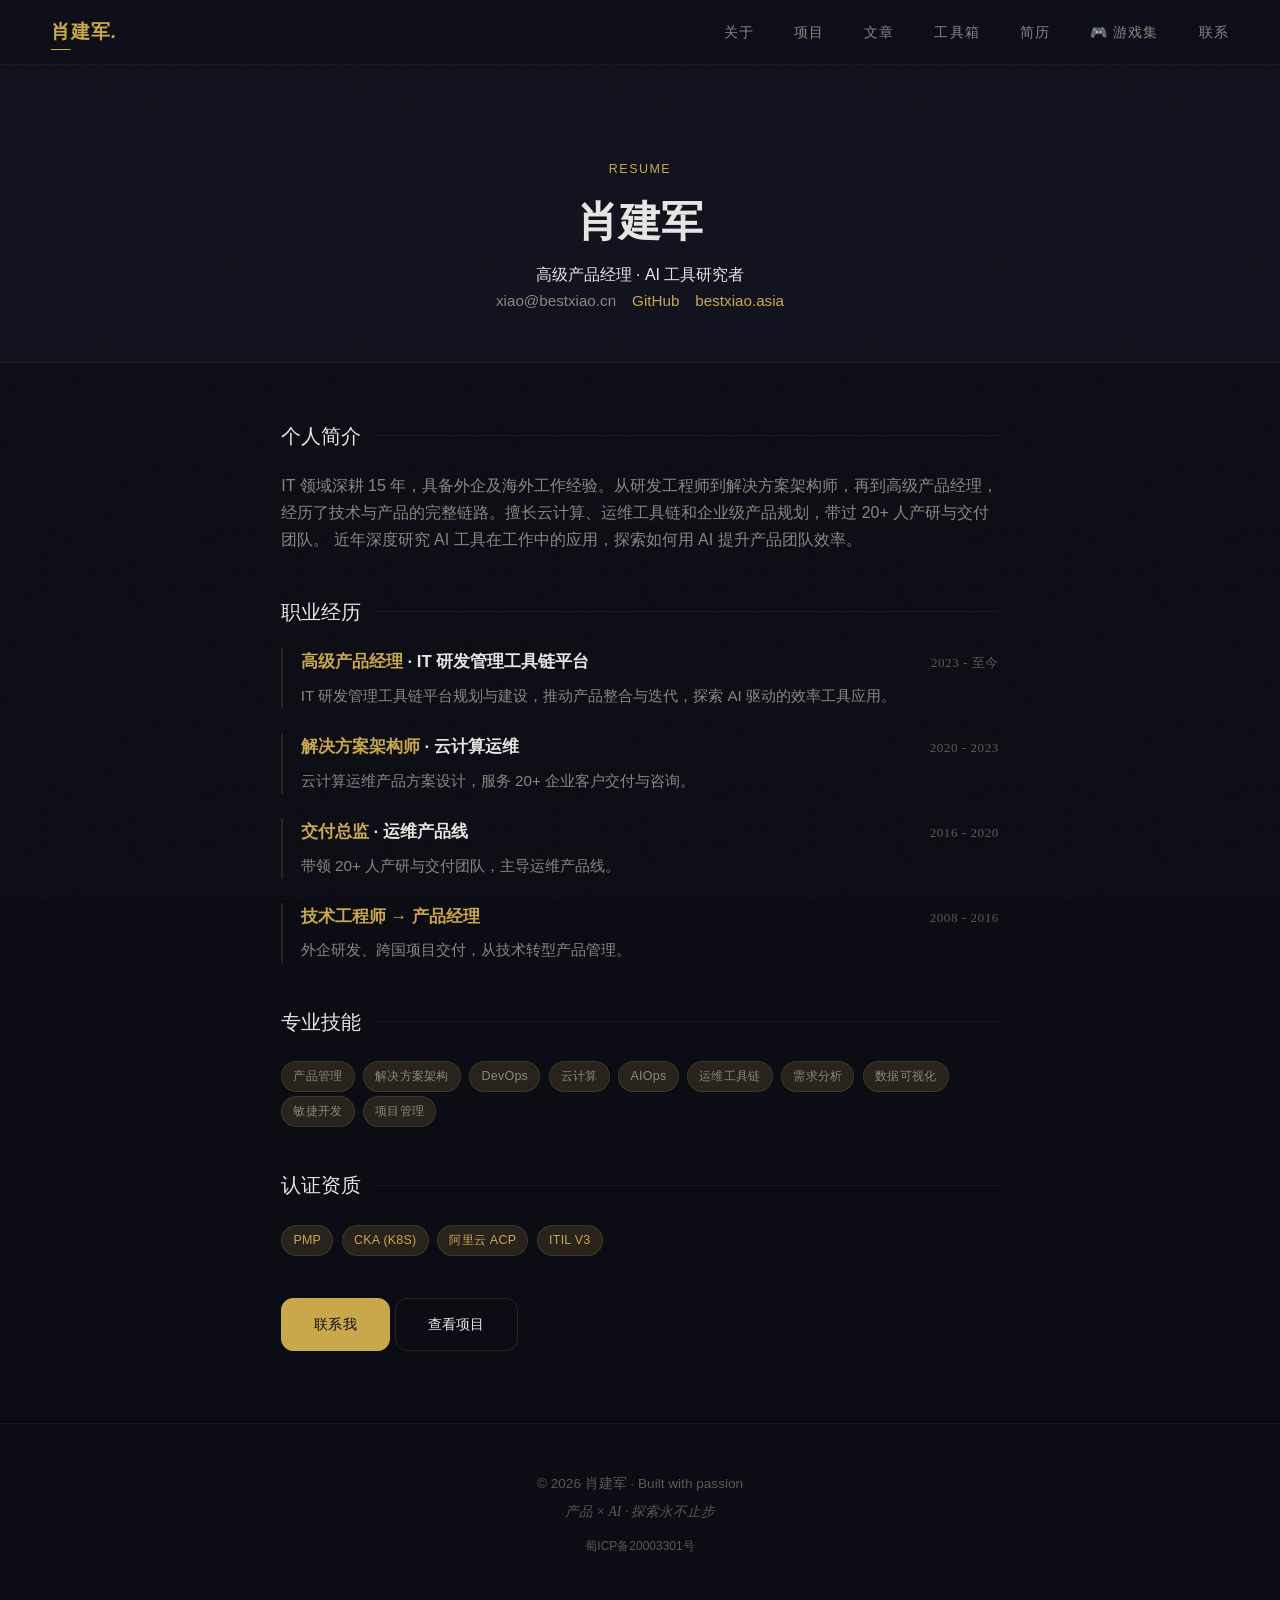
==== resume.html @ e43f4183 "修改index.html内容" ====
<!DOCTYPE html>
<html lang="zh-CN">
<head>
  <meta charset="UTF-8">
  <meta name="viewport" content="width=device-width, initial-scale=1.0">
  <title>简历 | 肖建军</title>
  <meta name="description" content="肖建军 - 高级产品经理 / AI 工具研究者。IT 领域 15 年，PMP、CKA、阿里云 ACP、ITIL V3。">
  <meta property="og:title" content="简历 | 肖建军">
  <meta property="og:type" content="website">
  <meta property="og:url" content="https://bestxiao.asia/resume.html">
  <link rel="icon" href="assets/images/favicon.svg" type="image/svg+xml">
  <link rel="stylesheet" href="assets/css/style.css">
  <style>
    .page-head { position: relative; padding: clamp(5rem, 12vw, 10rem) var(--gutter) clamp(2rem, 5vw, 3rem); text-align: center; background: var(--bg-secondary); border-bottom: 1px solid var(--border); }
    .page-head__inner { max-width: 820px; margin: 0 auto; }
    .page-head__label { display: inline-block; font-size: 0.78rem; letter-spacing: 0.12em; text-transform: uppercase; color: var(--accent); margin-bottom: 1rem; }
    .page-head__title { font-family: var(--font-display); font-size: clamp(1.8rem, 4vw, 2.6rem); line-height: 1.25; margin-bottom: 0.8rem; }
    .page-head__contact { color: var(--text-secondary); font-size: 0.95rem; display: flex; flex-wrap: wrap; gap: 1rem; justify-content: center; }
    .page-head__contact a { color: var(--accent); text-decoration: none; }
    .page-head__contact a:hover { text-decoration: underline; }

    .resume { max-width: 820px; margin: 0 auto; padding: clamp(2rem, 6vw, 3.5rem) var(--gutter) 4.5rem; }
    .resume__section { margin-bottom: 2.6rem; }
    .resume__section-title { display: flex; align-items: center; gap: 0.75rem; font-family: var(--font-display); font-size: 1.25rem; margin-bottom: 1.2rem; color: var(--text-primary); }
    .resume__section-title::after { content: ''; flex: 1; height: 1px; background: var(--border); }
    .resume__item { margin-bottom: 1.5rem; padding-left: 1.1rem; border-left: 2px solid var(--border-light); }
    .resume__item-head { display: flex; flex-wrap: wrap; justify-content: space-between; align-items: baseline; gap: 0.5rem; }
    .resume__item-head h4 { font-size: 1.05rem; color: var(--text-primary); }
    .resume__item-head .role { color: var(--accent); font-weight: 600; }
    .resume__year { flex-shrink: 0; font-size: 0.82rem; letter-spacing: 0.04em; color: var(--text-muted); font-family: var(--font-accent); }
    .resume__item p { margin-top: 0.4rem; color: var(--text-secondary); font-size: 0.95rem; }
    .tag { display: inline-block; padding: 0.25rem 0.7rem; margin: 0.2rem 0.25rem 0 0; border: 1px solid var(--border-light); border-radius: 999px; font-size: 0.78rem; color: var(--text-secondary); }
    .tag--cert { color: var(--accent); border-color: var(--accent-dim); }
    .resume__skills { margin-top: 0.4rem; }
    .cta { margin-top: 1.5rem; }
  </style>
</head>
<body>

  <nav class="nav" id="nav">
    <div class="nav__inner">
      <a href="index.html" class="nav__logo">肖建军<em>.</em></a>
      <ul class="nav__links" id="navLinks">
        <li><a href="index.html#about" class="nav__link">关于</a></li>
        <li><a href="index.html#projects" class="nav__link">项目</a></li>
        <li><a href="index.html#articles" class="nav__link">文章</a></li>
        <li><a href="index.html#toolbox" class="nav__link">工具箱</a></li>
        <li><a href="resume.html" class="nav__link nav__link--active">简历</a></li>
        <li><a href="games.html" class="nav__link">🎮 游戏集</a></li>
        <li><a href="index.html#contact" class="nav__link">联系</a></li>
      </ul>
      <button class="nav__toggle" id="navToggle" aria-label="切换菜单">
        <span></span><span></span><span></span>
      </button>
    </div>
  </nav>

  <header class="page-head">
    <div class="page-head__inner">
      <span class="page-head__label">Resume</span>
      <h1 class="page-head__title">肖建军</h1>
      <p>高级产品经理 · AI 工具研究者</p>
      <div class="page-head__contact">
        <span>xiao@bestxiao.cn</span>
        <a href="https://github.com/bestxiao0" target="_blank" rel="noopener">GitHub</a>
        <a href="https://bestxiao.asia" target="_blank" rel="noopener">bestxiao.asia</a>
      </div>
    </div>
  </header>

  <main class="resume">
    <section class="resume__section">
      <div class="resume__section-title">个人简介</div>
      <p style="color:var(--text-secondary)">
        IT 领域深耕 15 年，具备外企及海外工作经验。从研发工程师到解决方案架构师，再到高级产品经理，
        经历了技术与产品的完整链路。擅长云计算、运维工具链和企业级产品规划，带过 20+ 人产研与交付团队。
        近年深度研究 AI 工具在工作中的应用，探索如何用 AI 提升产品团队效率。
      </p>
    </section>

    <section class="resume__section">
      <div class="resume__section-title">职业经历</div>

      <div class="resume__item">
        <div class="resume__item-head">
          <h4><span class="role">高级产品经理</span> · IT 研发管理工具链平台</h4>
          <span class="resume__year">2023 - 至今</span>
        </div>
        <p>IT 研发管理工具链平台规划与建设，推动产品整合与迭代，探索 AI 驱动的效率工具应用。</p>
      </div>

      <div class="resume__item">
        <div class="resume__item-head">
          <h4><span class="role">解决方案架构师</span> · 云计算运维</h4>
          <span class="resume__year">2020 - 2023</span>
        </div>
        <p>云计算运维产品方案设计，服务 20+ 企业客户交付与咨询。</p>
      </div>

      <div class="resume__item">
        <div class="resume__item-head">
          <h4><span class="role">交付总监</span> · 运维产品线</h4>
          <span class="resume__year">2016 - 2020</span>
        </div>
        <p>带领 20+ 人产研与交付团队，主导运维产品线。</p>
      </div>

      <div class="resume__item">
        <div class="resume__item-head">
          <h4><span class="role">技术工程师 → 产品经理</span></h4>
          <span class="resume__year">2008 - 2016</span>
        </div>
        <p>外企研发、跨国项目交付，从技术转型产品管理。</p>
      </div>
    </section>

    <section class="resume__section">
      <div class="resume__section-title">专业技能</div>
      <div class="resume__skills">
        <span class="tag">产品管理</span>
        <span class="tag">解决方案架构</span>
        <span class="tag">DevOps</span>
        <span class="tag">云计算</span>
        <span class="tag">AIOps</span>
        <span class="tag">运维工具链</span>
        <span class="tag">需求分析</span>
        <span class="tag">数据可视化</span>
        <span class="tag">敏捷开发</span>
        <span class="tag">项目管理</span>
      </div>
    </section>

    <section class="resume__section">
      <div class="resume__section-title">认证资质</div>
      <div class="resume__skills">
        <span class="tag tag--cert">PMP</span>
        <span class="tag tag--cert">CKA (K8S)</span>
        <span class="tag tag--cert">阿里云 ACP</span>
        <span class="tag tag--cert">ITIL V3</span>
      </div>
    </section>

    <div class="cta">
      <a href="mailto:xiao@bestxiao.cn" class="btn btn--primary">联系我</a>
      <a href="index.html#projects" class="btn btn--outline">查看项目</a>
    </div>
  </main>

  <footer class="footer">
    <div class="footer__inner">
      <p>&copy; 2026 肖建军 · Built with passion</p>
      <p class="footer__tagline">产品 × AI · 探索永不止步</p>
      <div class="footer__beian">
        <a href="https://beian.miit.gov.cn/" target="_blank" rel="noopener">蜀ICP备20003301号</a>
      </div>
    </div>
  </footer>

  <script>
    const toggle = document.getElementById('navToggle');
    const links = document.getElementById('navLinks');
    if (toggle) {
      toggle.addEventListener('click', () => {
        links.classList.toggle('open');
        toggle.classList.toggle('active');
      });
    }
  </script>
</body>
</html>
---- assets/css/style.css ----
/* ============================================
   bestxiao.asia — 肖建军 Personal Website
   Dark Editorial × Warm Amber Accent
   ============================================ */

/* ----- CSS Reset & Variables ----- */
*, *::before, *::after { box-sizing: border-box; margin: 0; padding: 0; }

:root {
  /* Colors */
  --bg-primary: #0c0c14;
  --bg-secondary: #11111d;
  --bg-card: #181825;
  --bg-elevated: #1e1e30;
  --accent: #c9a84c;
  --accent-dim: rgba(201, 168, 76, 0.15);
  --accent-glow: rgba(201, 168, 76, 0.08);
  --text-primary: #e8e6e3;
  --text-secondary: #8a8780;
  --text-muted: #5c5952;
  --border: rgba(201, 168, 76, 0.08);
  --border-light: rgba(201, 168, 76, 0.15);

  /* Typography - 国内系统字体方案 */
  --font-display: 'PingFang SC', 'Microsoft YaHei', 'Hiragino Sans GB', 'Source Han Sans SC', sans-serif;
  --font-body: -apple-system, BlinkMacSystemFont, 'PingFang SC', 'Microsoft YaHei', 'Hiragino Sans GB', sans-serif;
  --font-accent: 'Georgia', 'Times New Roman', 'Songti SC', serif;

  /* Spacing */
  --section-py: clamp(5rem, 12vw, 10rem);
  --gutter: clamp(1.25rem, 4vw, 4rem);
  --max-width: 1200px;

  /* Misc */
  --radius: 12px;
  /* 动效统一 token（tokens.css 同名变量加载后覆盖；此为同值回退） */
  --dur-fast: 180ms;
  --dur-base: 400ms;
  --dur-slow: 800ms;
  --dur-hero: 1200ms;
  --ease-out: cubic-bezier(0.22, 1, 0.36, 1);
  --ease-in-out: cubic-bezier(0.65, 0, 0.35, 1);
  --ease-fluid: cubic-bezier(0.16, 1, 0.3, 1);
  --transition: var(--dur-base) var(--ease-out);
}

html {
  scroll-behavior: smooth;
  -webkit-font-smoothing: antialiased;
}

body {
  font-family: var(--font-body);
  background: var(--bg-primary);
  color: var(--text-primary);
  line-height: 1.7;
  overflow-x: hidden;
}

/* ----- Subtle Grain Overlay ----- */
body::after {
  content: '';
  position: fixed;
  inset: 0;
  pointer-events: none;
  z-index: 9999;
  opacity: 0.03;
  background-image: url("data:image/svg+xml,%3Csvg viewBox='0 0 256 256' xmlns='http://www.w3.org/2000/svg'%3E%3Cfilter id='n'%3E%3CfeTurbulence type='fractalNoise' baseFrequency='0.9' numOctaves='4' stitchTiles='stitch'/%3E%3C/filter%3E%3Crect width='100%25' height='100%25' filter='url(%23n)'/%3E%3C/svg%3E");
  background-repeat: repeat;
  background-size: 256px 256px;
}

/* ========== NAVIGATION ========== */
.nav {
  position: fixed;
  top: 0; left: 0; right: 0;
  z-index: 100;
  padding: 0 var(--gutter);
  backdrop-filter: blur(20px) saturate(1.2);
  -webkit-backdrop-filter: blur(20px) saturate(1.2);
  background: rgba(12, 12, 20, 0.7);
  border-bottom: 1px solid var(--border);
  transition: var(--transition);
}

.nav--scrolled {
  background: rgba(12, 12, 20, 0.92);
  box-shadow: 0 1px 30px rgba(0,0,0,0.3);
}

.nav__inner {
  max-width: var(--max-width);
  margin: 0 auto;
  display: flex;
  align-items: center;
  justify-content: space-between;
  height: 64px;
}

.nav__logo {
  font-family: var(--font-display);
  font-size: 1.2rem;
  font-weight: 700;
  color: var(--accent);
  text-decoration: none;
  letter-spacing: 0.05em;
  position: relative;
}

.nav__logo::after {
  content: '';
  position: absolute;
  bottom: -2px; left: 0;
  width: 100%; height: 1px;
  background: var(--accent);
  transform: scaleX(0.3);
  transform-origin: left;
  transition: transform var(--transition);
}

.nav__logo:hover::after {
  transform: scaleX(1);
}

.nav__links {
  display: flex;
  list-style: none;
  gap: 2.5rem;
}

.nav__link {
  color: var(--text-secondary);
  text-decoration: none;
  font-size: 0.875rem;
  font-weight: 400;
  letter-spacing: 0.08em;
  position: relative;
  transition: color var(--transition);
  text-transform: uppercase;
}

.nav__link::after {
  content: '';
  position: absolute;
  bottom: -4px; left: 0;
  width: 100%; height: 1px;
  background: var(--accent);
  transform: scaleX(0);
  transition: transform var(--transition);
}

.nav__link:hover { color: var(--text-primary); }
.nav__link:hover::after { transform: scaleX(1); }

.nav__toggle {
  display: none;
  background: none;
  border: none;
  cursor: pointer;
  padding: 4px;
}

.nav__toggle span {
  display: block;
  width: 24px; height: 1.5px;
  background: var(--text-primary);
  margin: 5px 0;
  transition: var(--transition);
}

/* ========== HERO ========== */
.hero {
  min-height: 100vh;
  min-height: 100svh; /* 移动端地址栏安全高度（契约 US-01-4） */
  display: flex;
  align-items: center;
  position: relative;
  padding: 0 var(--gutter);
  overflow: hidden;
  scroll-margin-top: 80px;
}

.hero__bg {
  position: absolute;
  inset: 0;
  z-index: 0;
  background:
    radial-gradient(ellipse 600px 400px at 10% 20%, rgba(201, 168, 76, 0.06) 0%, transparent 70%),
    radial-gradient(ellipse 500px 500px at 90% 80%, rgba(201, 168, 76, 0.04) 0%, transparent 70%),
    radial-gradient(ellipse 300px 300px at 50% 50%, rgba(201, 168, 76, 0.03) 0%, transparent 70%);
}

/* 动态渐变漂移层：仅 transform，合成器友好，时长/曲线取自 token */
.hero__bg::after {
  content: '';
  position: absolute;
  inset: -15%;
  background:
    radial-gradient(ellipse 42% 36% at 32% 28%, rgba(201, 168, 76, 0.05) 0%, transparent 70%),
    radial-gradient(ellipse 38% 32% at 68% 70%, rgba(30, 30, 48, 0.55) 0%, transparent 70%);
  animation: heroBgDrift calc(var(--dur-hero, 1200ms) * 18) var(--ease-in-out, cubic-bezier(0.65, 0, 0.35, 1)) infinite alternate;
}

@keyframes heroBgDrift {
  from { transform: translate(-1.5%, -1%) scale(1); }
  to { transform: translate(1.5%, 1.8%) scale(1.05); }
}

/* ---- 指针光晕（hero-pointer.js 维护 --pointer-x/--pointer-y，US-02-1③） ---- */
.hero {
  --pointer-x: 50%;
  --pointer-y: 40%;
}

.hero::before {
  content: '';
  position: absolute;
  inset: 0;
  z-index: 0;
  pointer-events: none;
  opacity: 0;
  background: radial-gradient(ellipse 34% 44% at var(--pointer-x) var(--pointer-y),
              var(--accent-glow) 0%, transparent 70%);
  transition: opacity var(--dur-base) var(--ease-out);
}

.hero--pointer-active::before {
  opacity: 1;
}

/* 首屏流体画布：位于静态背景之上、内容之下，不拦截交互 */
.hero__canvas {
  position: absolute;
  inset: 0;
  z-index: 0;
  display: block;
  pointer-events: none;
}

.hero__bg::before {
  content: '';
  position: absolute;
  inset: 0;
  background-image: repeating-linear-gradient(
    0deg,
    transparent,
    transparent 1px,
    rgba(201, 168, 76, 0.015) 1px,
    rgba(201, 168, 76, 0.015) 2px
  );
}

/* ---- 毛玻璃层：叠加在深色背景之上，内容之下 ---- */
.hero__glass {
  position: absolute;
  inset: 0;
  z-index: 0;
  pointer-events: none;

  /* 基础背景 - 极淡的半透明 */
  background: rgba(255, 255, 255, 0.025);

  /* 毛玻璃核心 */
  backdrop-filter: blur(20px) saturate(1.5);
  -webkit-backdrop-filter: blur(20px) saturate(1.5);

  /* 边框高光 - 模拟光照来自左上角 */
  border: 1px solid rgba(255, 255, 255, 0.06);
  border-top: 1px solid rgba(255, 255, 255, 0.12);
  border-left: 1px solid rgba(255, 255, 255, 0.12);

  /* 阴影 */
  box-shadow:
    inset 0 1px 0 rgba(255, 255, 255, 0.08);

  /* 呼吸动效 */
  animation: glassPulse 8s ease-in-out infinite alternate;
}

@keyframes glassPulse {
  0% {
    background: rgba(255, 255, 255, 0.025);
    border-color: rgba(255, 255, 255, 0.06);
  }
  100% {
    background: rgba(255, 255, 255, 0.045);
    border-color: rgba(255, 255, 255, 0.1);
  }
}

.hero__content {
  position: relative;
  z-index: 1;
  max-width: var(--max-width);
  margin: 0 auto;
  width: 100%;
  padding-top: 80px;
  display: flex;
  align-items: center;
  gap: 4rem;
}

.hero__main {
  flex: 1;
  min-width: 0;
}

.hero__featured {
  flex-shrink: 0;
  width: 320px;
  opacity: 0;
  animation: fadeUp var(--dur-slow) var(--ease-fluid) calc(var(--dur-slow) * 0.875) forwards;
}

/* Toolbox Panel */
.hero__toolbox {
  flex-shrink: 0;
  width: 340px;
  opacity: 0;
  animation: fadeUp calc(var(--dur-slow, 800ms)) var(--ease-fluid, cubic-bezier(0.16, 1, 0.3, 1)) calc(var(--dur-slow, 800ms) * 0.95) forwards;
}

.toolbox-panel {
  background: var(--bg-secondary);
  border: 1px solid var(--border-light);
  border-radius: var(--radius);
  padding: 1.5rem;
  position: relative;
  overflow: hidden;
}

.toolbox-panel::before {
  content: '';
  position: absolute;
  top: 0; left: 0; right: 0;
  height: 2px;
  background: linear-gradient(90deg, var(--accent) 0%, rgba(201,168,76,0.3) 60%, transparent 100%);
}

.toolbox-panel::after {
  content: '';
  position: absolute;
  inset: 0;
  pointer-events: none;
  opacity: 0.025;
  background-image:
    repeating-linear-gradient(90deg, transparent, transparent 39px, rgba(201,168,76,0.4) 39px, rgba(201,168,76,0.4) 40px),
    repeating-linear-gradient(0deg, transparent, transparent 39px, rgba(201,168,76,0.4) 39px, rgba(201,168,76,0.4) 40px);
}

.toolbox-panel__header {
  position: relative;
  margin-bottom: 1.25rem;
  padding-bottom: 1rem;
  border-bottom: 1px solid var(--border);
}

.toolbox-panel__label {
  font-family: var(--font-accent);
  font-size: 0.65rem;
  color: var(--accent);
  letter-spacing: 0.25em;
  text-transform: uppercase;
  display: block;
  margin-bottom: 0.4rem;
}

.toolbox-panel__title {
  font-family: var(--font-display);
  font-size: 1.25rem;
  font-weight: 700;
  margin-bottom: 0.2rem;
  line-height: 1.3;
}

.toolbox-panel__desc {
  font-size: 0.78rem;
  color: var(--text-muted);
  line-height: 1.4;
}

.toolbox-panel__grid {
  display: grid;
  grid-template-columns: 1fr;
  gap: 0.65rem;
  position: relative;
  z-index: 1;
}

/* Tool Card */
.tool-card {
  display: flex;
  align-items: center;
  gap: 0.75rem;
  padding: 0.8rem 0.9rem;
  background: var(--bg-card);
  border: 1px solid var(--border);
  border-radius: 10px;
  text-decoration: none;
  color: inherit;
  transition: background-color var(--transition), color var(--transition), border-color var(--transition), box-shadow var(--transition), transform var(--transition), opacity var(--transition);
  position: relative;
  overflow: hidden;
}

.tool-card::before {
  content: '';
  position: absolute;
  left: 0; top: 0; bottom: 0;
  width: 3px;
  background: var(--accent);
  opacity: 0;
  transition: opacity var(--transition);
}

.tool-card:hover::before {
  opacity: 1;
}

.tool-card:hover {
  border-color: var(--border-light);
  background: var(--bg-elevated);
  transform: translateX(4px);
  box-shadow: 0 4px 20px rgba(0,0,0,0.25);
}

.tool-card--placeholder {
  opacity: 0.45;
  cursor: default;
  pointer-events: none;
}

.tool-card--placeholder:hover {
  transform: none;
  border-color: var(--border);
  background: var(--bg-card);
  box-shadow: none;
}

.tool-card--placeholder::before {
  display: none;
}

/* Tool Card Icon */
.tool-card__icon {
  flex-shrink: 0;
  width: 38px;
  height: 38px;
  border-radius: 8px;
  display: flex;
  align-items: center;
  justify-content: center;
  transition: background-color var(--transition), color var(--transition), border-color var(--transition), box-shadow var(--transition), transform var(--transition), opacity var(--transition);
}

.tool-card__icon svg {
  width: 20px;
  height: 20px;
}

.tool-card__icon--webdav {
  background: rgba(100, 180, 255, 0.1);
  color: #64b4ff;
}

.tool-card__icon--todo {
  background: rgba(100, 220, 160, 0.1);
  color: #64dca0;
}

.tool-card__icon--notes {
  background: rgba(220, 160, 100, 0.1);
  color: #dca064;
}

.tool-card__icon--dashboard {
  background: rgba(180, 130, 220, 0.1);
  color: #b482dc;
}

.tool-card:hover .tool-card__icon {
  transform: scale(1.08);
}

/* Tool Card Info */
.tool-card__info {
  flex: 1;
  min-width: 0;
  display: flex;
  flex-direction: column;
  gap: 0.1rem;
}

.tool-card__name {
  font-family: var(--font-display);
  font-size: 0.88rem;
  font-weight: 600;
  color: var(--text-primary);
  line-height: 1.2;
}

.tool-card__tag {
  font-size: 0.7rem;
  color: var(--text-muted);
  letter-spacing: 0.04em;
}

/* Tool Card Status */
.tool-card__status {
  flex-shrink: 0;
  width: 8px;
  height: 8px;
  border-radius: 50%;
}

.tool-card__status--online {
  background: #4ade80;
  box-shadow: 0 0 8px rgba(74, 222, 128, 0.5);
  animation: statusPulse calc(var(--dur-slow) * 3.125) var(--ease-in-out) infinite;
}

.tool-card__status--offline {
  background: #555;
}

.tool-card__status--coming {
  background: var(--accent);
  opacity: 0.5;
  animation: statusPulse calc(var(--dur-slow) * 3.75) var(--ease-in-out) infinite;
}

/* Tool card entrance animation（时长/曲线取自 token） */
.tool-card {
  opacity: 0;
  transform: translateX(20px);
  animation: toolSlideIn calc(var(--dur-slow) * 0.625) var(--ease-out) forwards;
}

.toolbox-panel__grid .tool-card:nth-child(1) { animation-delay: calc(var(--dur-slow, 800ms) * 1.125); }
.toolbox-panel__grid .tool-card:nth-child(2) { animation-delay: calc(var(--dur-slow, 800ms) * 1.3); }
.toolbox-panel__grid .tool-card:nth-child(3) { animation-delay: calc(var(--dur-slow, 800ms) * 1.5); }
.toolbox-panel__grid .tool-card:nth-child(4) { animation-delay: calc(var(--dur-slow, 800ms) * 1.7); }

@keyframes toolSlideIn {
  to { opacity: 1; transform: translateX(0); }
}

.hero__label {
  font-family: var(--font-accent);
  font-size: clamp(0.8rem, 1.2vw, 1rem);
  color: var(--accent);
  letter-spacing: 0.15em;
  text-transform: uppercase;
  margin-bottom: 1.5rem;
  opacity: 0;
  animation: fadeUp calc(var(--dur-slow, 800ms)) var(--ease-fluid, cubic-bezier(0.16, 1, 0.3, 1)) forwards;
}

.hero__title {
  font-family: var(--font-display);
  font-weight: 700;
  line-height: 1.15;
  margin-bottom: 2rem;
}

.hero__title-line {
  display: block;
  font-size: clamp(2.5rem, 8vw, 5.5rem);
  opacity: 0;
  animation: fadeUp calc(var(--dur-slow, 800ms)) var(--ease-fluid, cubic-bezier(0.16, 1, 0.3, 1)) forwards;
}

.hero__title-line:nth-child(1) { animation-delay: calc(var(--dur-slow, 800ms) * 0.125); }
.hero__title-line:nth-child(2) { animation-delay: calc(var(--dur-slow, 800ms) * 0.3); }
.hero__title-line:nth-child(3) { animation-delay: calc(var(--dur-slow, 800ms) * 0.5); }

.hero__title-line--accent {
  color: var(--accent);
  font-style: italic;
}

.hero__sub {
  font-size: clamp(1rem, 1.5vw, 1.2rem);
  color: var(--text-secondary);
  max-width: 520px;
  line-height: 1.8;
  margin-bottom: 2.5rem;
  opacity: 0;
  animation: fadeUp calc(var(--dur-slow, 800ms)) var(--ease-fluid, cubic-bezier(0.16, 1, 0.3, 1)) calc(var(--dur-slow, 800ms) * 0.5) forwards;
}

.hero__actions {
  display: flex;
  gap: 1rem;
  flex-wrap: wrap;
  opacity: 0;
  animation: fadeUp calc(var(--dur-slow, 800ms)) var(--ease-fluid, cubic-bezier(0.16, 1, 0.3, 1)) calc(var(--dur-slow, 800ms) * 0.7) forwards;
}

/* Buttons */
.btn {
  display: inline-flex;
  align-items: center;
  padding: 0.85rem 2rem;
  font-family: var(--font-body);
  font-size: 0.9rem;
  font-weight: 500;
  text-decoration: none;
  border-radius: var(--radius);
  transition: background-color var(--transition), color var(--transition), border-color var(--transition), box-shadow var(--transition), transform var(--transition), opacity var(--transition);
  cursor: pointer;
  letter-spacing: 0.02em;
}

.btn--primary {
  background: var(--accent);
  color: var(--bg-primary);
  border: 1px solid var(--accent);
}

.btn--primary:hover {
  background: transparent;
  color: var(--accent);
  transform: translateY(-2px);
  box-shadow: 0 8px 30px var(--accent-glow);
}

.btn--outline {
  background: transparent;
  color: var(--text-primary);
  border: 1px solid var(--border-light);
}

.btn--outline:hover {
  border-color: var(--accent);
  color: var(--accent);
  transform: translateY(-2px);
}

/* Scroll indicator */
.hero__scroll {
  position: absolute;
  bottom: 2.5rem;
  left: 50%;
  transform: translateX(-50%);
  display: flex;
  flex-direction: column;
  align-items: center;
  gap: 0.5rem;
  opacity: 0;
  animation: fadeIn calc(var(--dur-slow, 800ms)) var(--ease-out, cubic-bezier(0.22, 1, 0.36, 1)) calc(var(--dur-hero, 1200ms) * 1.25) forwards;
}

.hero__scroll span {
  font-size: 0.7rem;
  color: var(--text-secondary);
  letter-spacing: 0.15em;
  text-transform: uppercase;
}

.hero__scroll-line {
  width: 1px;
  height: 40px;
  background: linear-gradient(to bottom, var(--accent), transparent);
  animation: scrollPulse calc(var(--dur-slow, 800ms) * 2.5) var(--ease-in-out, cubic-bezier(0.65, 0, 0.35, 1)) infinite;
}

/* Featured Card */
.featured-card {
  background: var(--bg-card);
  border: 1px solid var(--border-light);
  border-radius: var(--radius);
  padding: 1.5rem;
  position: relative;
  overflow: hidden;
  transition: background-color var(--transition), color var(--transition), border-color var(--transition), box-shadow var(--transition), transform var(--transition), opacity var(--transition);
}

.featured-card::before {
  content: '';
  position: absolute;
  top: 0; left: 0;
  width: 100%; height: 3px;
  background: linear-gradient(90deg, var(--accent), transparent);
}

.featured-card:hover {
  transform: translateY(-4px);
  border-color: var(--accent);
  box-shadow: 0 20px 60px rgba(201, 168, 76, 0.15);
}

.featured-card__badge {
  display: inline-block;
  font-size: 0.75rem;
  color: var(--accent);
  background: var(--accent-dim);
  padding: 0.3rem 0.8rem;
  border-radius: 100px;
  margin-bottom: 1rem;
  letter-spacing: 0.05em;
}

.featured-card__title {
  font-family: var(--font-display);
  font-size: 1.15rem;
  font-weight: 600;
  margin-bottom: 0.75rem;
  line-height: 1.3;
}

.featured-card__desc {
  font-size: 0.88rem;
  color: var(--text-secondary);
  line-height: 1.6;
  margin-bottom: 1.25rem;
}

.featured-card__link {
  display: inline-flex;
  align-items: center;
  gap: 0.5rem;
  padding: 0.7rem 1.2rem;
  background: var(--accent);
  color: var(--bg-primary);
  text-decoration: none;
  font-size: 0.85rem;
  font-weight: 500;
  border-radius: 8px;
  transition: background-color var(--transition), color var(--transition), border-color var(--transition), box-shadow var(--transition), transform var(--transition), opacity var(--transition);
}

.featured-card__link:hover {
  background: transparent;
  color: var(--accent);
  transform: translateX(4px);
}

.featured-card__link svg {
  transition: transform var(--transition);
}

.featured-card__link:hover svg {
  transform: translateX(4px);
}

/* ========== SECTION COMMON ========== */
.section {
  padding: var(--section-py) var(--gutter);
  max-width: var(--max-width);
  margin: 0 auto;
}

.section__header {
  margin-bottom: 4rem;
}

.section__number {
  font-family: var(--font-accent);
  font-size: 0.85rem;
  color: var(--accent);
  letter-spacing: 0.15em;
  display: block;
  margin-bottom: 0.75rem;
}

.section__title {
  font-family: var(--font-display);
  font-size: clamp(2rem, 5vw, 3.2rem);
  font-weight: 700;
  margin-bottom: 0.75rem;
  line-height: 1.2;
}

.section__desc {
  color: var(--text-secondary);
  font-size: 1.05rem;
}

/* ========== ABOUT ========== */
.about__grid {
  display: grid;
  grid-template-columns: 1fr 1fr;
  gap: 4rem;
  align-items: start;
}

.about__bio-title {
  font-family: var(--font-display);
  font-size: 1.4rem;
  font-weight: 600;
  margin-bottom: 1.5rem;
  color: var(--accent);
}

.about__bio p {
  color: var(--text-secondary);
  margin-bottom: 1.2rem;
  font-size: 1rem;
  line-height: 1.8;
}

.about__bio strong {
  color: var(--text-primary);
}

.about__tags {
  display: flex;
  flex-wrap: wrap;
  gap: 0.5rem;
  margin-top: 2rem;
}

.tag {
  display: inline-block;
  padding: 0.35rem 1rem;
  font-size: 0.8rem;
  color: var(--accent);
  background: var(--accent-dim);
  border-radius: 100px;
  letter-spacing: 0.02em;
  transition: background-color var(--transition), color var(--transition), border-color var(--transition), box-shadow var(--transition), transform var(--transition), opacity var(--transition);
}

.tag:hover {
  background: var(--accent);
  color: var(--bg-primary);
  transform: translateY(-1px);
}

/* Timeline */
.about__timeline-title {
  font-family: var(--font-display);
  font-size: 1.2rem;
  font-weight: 600;
  margin-bottom: 2rem;
  color: var(--text-primary);
}

.timeline {
  position: relative;
  padding-left: 2rem;
}

.timeline::before {
  content: '';
  position: absolute;
  left: 6px;
  top: 8px;
  bottom: 8px;
  width: 1px;
  background: var(--border-light);
}

.timeline__item {
  position: relative;
  padding-bottom: 2rem;
}

.timeline__item:last-child {
  padding-bottom: 0;
}

.timeline__dot {
  position: absolute;
  left: -2rem;
  top: 6px;
  width: 13px; height: 13px;
  border-radius: 50%;
  background: var(--bg-primary);
  border: 2px solid var(--accent);
  z-index: 1;
}

.timeline__year {
  font-family: var(--font-accent);
  font-size: 0.8rem;
  color: var(--accent);
  letter-spacing: 0.05em;
}

.timeline__content h4 {
  font-family: var(--font-display);
  font-size: 1.05rem;
  font-weight: 600;
  margin: 0.3rem 0 0.4rem;
}

.timeline__content p {
  font-size: 0.9rem;
  color: var(--text-secondary);
  line-height: 1.6;
}

/* ========== PROJECTS ========== */
.projects__grid {
  display: grid;
  grid-template-columns: repeat(2, 1fr);
  gap: 1.5rem;
}

.project-card {
  background: var(--bg-card);
  border-radius: var(--radius);
  overflow: hidden;
  border: 1px solid var(--border);
  transition: background-color var(--transition), color var(--transition), border-color var(--transition), box-shadow var(--transition), transform var(--transition), opacity var(--transition);
  cursor: default;
  position: relative;
}

.project-card:hover {
  transform: translateY(-6px);
  border-color: var(--accent-dim);
  box-shadow: 0 20px 60px rgba(0,0,0,0.3);
}

.project-card__image {
  height: 180px;
  display: flex;
  align-items: center;
  justify-content: center;
  background: var(--card-bg, #1a1a2e);
  position: relative;
  overflow: hidden;
}

.project-card__image::after {
  content: '';
  position: absolute;
  inset: 0;
  background: linear-gradient(to bottom, transparent 60%, var(--bg-card));
}

.project-card__icon {
  width: 48px; height: 48px;
  color: var(--accent);
  opacity: 0.6;
  z-index: 1;
}

.project-card:hover .project-card__icon {
  animation: iconBounce calc(var(--dur-slow) * 0.75) var(--ease-out);
}

.project-card__body {
  padding: 1.5rem;
}

.project-card__tag {
  display: inline-block;
  font-size: 0.7rem;
  color: var(--accent);
  letter-spacing: 0.1em;
  text-transform: uppercase;
  margin-bottom: 0.6rem;
}

.project-card__title {
  font-family: var(--font-display);
  font-size: 1.1rem;
  font-weight: 600;
  margin-bottom: 0.6rem;
  line-height: 1.4;
}

.project-card__desc {
  font-size: 0.88rem;
  color: var(--text-secondary);
  line-height: 1.6;
  margin-bottom: 1rem;
}

.project-card__tech {
  display: flex;
  flex-wrap: wrap;
  gap: 0.4rem;
}

.project-card__tech span {
  font-size: 0.7rem;
  color: var(--text-muted);
  padding: 0.2rem 0.6rem;
  border: 1px solid var(--border);
  border-radius: 4px;
}

.project-card__link {
  display: inline-block;
  font-size: 0.85rem;
  color: var(--accent);
  text-decoration: none;
  font-weight: 500;
  margin-bottom: 1rem;
  transition: background-color var(--transition), color var(--transition), border-color var(--transition), box-shadow var(--transition), transform var(--transition), opacity var(--transition);
  position: relative;
}

.project-card__link::after {
  content: '';
  position: absolute;
  bottom: -2px; left: 0;
  width: 100%; height: 1px;
  background: var(--accent);
  transform: scaleX(0);
  transform-origin: right;
  transition: transform var(--transition);
}

.project-card__link:hover::after {
  transform: scaleX(1);
  transform-origin: left;
}

/* ========== ARTICLES ========== */
.articles__grid {
  display: grid;
  grid-template-columns: repeat(2, 1fr);
  gap: 1.5rem;
}

.article-card {
  background: var(--bg-card);
  border-radius: var(--radius);
  padding: 2rem;
  border: 1px solid var(--border);
  transition: background-color var(--transition), color var(--transition), border-color var(--transition), box-shadow var(--transition), transform var(--transition), opacity var(--transition);
  position: relative;
  overflow: hidden;
}

.article-card::before {
  content: '';
  position: absolute;
  top: 0; left: 0;
  width: 3px;
  height: 0;
  background: var(--accent);
  transition: height var(--transition);
}

.article-card:hover::before {
  height: 100%;
}

.article-card:hover {
  border-color: var(--accent-dim);
  transform: translateY(-4px);
  box-shadow: 0 15px 40px rgba(0,0,0,0.2);
}

.article-card__meta {
  display: flex;
  gap: 1rem;
  align-items: center;
  margin-bottom: 1rem;
  font-size: 0.8rem;
}

.article-card__date {
  color: var(--text-muted);
}

.article-card__category {
  color: var(--accent);
  letter-spacing: 0.05em;
}

.article-card__title {
  font-family: var(--font-display);
  font-size: 1.1rem;
  font-weight: 600;
  margin-bottom: 0.8rem;
  line-height: 1.4;
}

.article-card__excerpt {
  font-size: 0.88rem;
  color: var(--text-secondary);
  line-height: 1.7;
  margin-bottom: 1.2rem;
}

.article-card__link {
  font-size: 0.85rem;
  color: var(--accent);
  text-decoration: none;
  font-weight: 500;
  transition: background-color var(--transition), color var(--transition), border-color var(--transition), box-shadow var(--transition), transform var(--transition), opacity var(--transition);
  position: relative;
}

.article-card__link::after {
  content: '';
  position: absolute;
  bottom: -2px; left: 0;
  width: 100%; height: 1px;
  background: var(--accent);
  transform: scaleX(0);
  transform-origin: right;
  transition: transform var(--transition);
}

.article-card__link:hover::after {
  transform: scaleX(1);
  transform-origin: left;
}

/* ========== CONTACT ========== */
.contact__content {
  text-align: center;
  max-width: 600px;
  margin: 0 auto;
}

.contact__text {
  font-size: 1.1rem;
  color: var(--text-secondary);
  line-height: 1.8;
  margin-bottom: 2.5rem;
}

.contact__links {
  display: flex;
  justify-content: center;
  gap: 2rem;
  flex-wrap: wrap;
}

.contact__link {
  display: inline-flex;
  align-items: center;
  gap: 0.5rem;
  padding: 0.8rem 1.5rem;
  color: var(--text-primary);
  text-decoration: none;
  border: 1px solid var(--border-light);
  border-radius: var(--radius);
  font-size: 0.9rem;
  transition: background-color var(--transition), color var(--transition), border-color var(--transition), box-shadow var(--transition), transform var(--transition), opacity var(--transition);
}

.contact__link svg {
  width: 20px; height: 20px;
}

.contact__link:hover {
  border-color: var(--accent);
  color: var(--accent);
  transform: translateY(-3px);
  box-shadow: 0 8px 25px var(--accent-glow);
}

/* ========== FOOTER ========== */
.footer {
  padding: 3rem var(--gutter);
  text-align: center;
  border-top: 1px solid var(--border);
}

.footer__inner {
  max-width: var(--max-width);
  margin: 0 auto;
}

.footer p {
  font-size: 0.85rem;
  color: var(--text-muted);
}

.footer__tagline {
  font-family: var(--font-accent);
  font-style: italic;
  margin-top: 0.3rem;
  color: var(--text-secondary);
}

.footer__beian {
  margin-top: 0.5rem;
}

.footer__beian a {
  font-size: 0.75rem;
  color: var(--text-muted);
  text-decoration: none;
  transition: color var(--transition);
}

.footer__beian a:hover {
  color: var(--accent);
}

/* ========== ANIMATIONS ========== */
@keyframes fadeUp {
  from { opacity: 0; transform: translateY(30px); }
  to { opacity: 1; transform: translateY(0); }
}

@keyframes fadeIn {
  from { opacity: 0; }
  to { opacity: 1; }
}

@keyframes scrollPulse {
  0%, 100% { opacity: 0.3; transform: scaleY(1); }
  50% { opacity: 1; transform: scaleY(1.2); }
}

@keyframes iconBounce {
  0%, 100% { transform: translateY(0); }
  50% { transform: translateY(-6px); }
}

@keyframes statusPulse {
  0%, 100% { opacity: 1; }
  50% { opacity: 0.4; }
}

/* Scroll reveal animation class（时长/曲线取自 token：--dur-slow 区块滚动入场） */
.fade-up {
  opacity: 0;
  transform: translateY(40px);
  transition: opacity var(--dur-slow) var(--ease-fluid), transform var(--dur-slow) var(--ease-fluid);
}

.fade-up.visible {
  opacity: 1;
  transform: translateY(0);
}

/* Staggered delays for cards（取 --dur-slow 的分档倍率） */
.projects__grid .fade-up:nth-child(1) { transition-delay: calc(var(--dur-slow) * 0.0625); }
.projects__grid .fade-up:nth-child(2) { transition-delay: calc(var(--dur-slow) * 0.125); }
.projects__grid .fade-up:nth-child(3) { transition-delay: calc(var(--dur-slow) * 0.1875); }
.projects__grid .fade-up:nth-child(4) { transition-delay: calc(var(--dur-slow) * 0.25); }

.articles__grid .fade-up:nth-child(1) { transition-delay: calc(var(--dur-slow) * 0.0625); }
.articles__grid .fade-up:nth-child(2) { transition-delay: calc(var(--dur-slow) * 0.125); }
.articles__grid .fade-up:nth-child(3) { transition-delay: calc(var(--dur-slow) * 0.1875); }
.articles__grid .fade-up:nth-child(4) { transition-delay: calc(var(--dur-slow) * 0.25); }

/* ========== RESPONSIVE ========== */
@media (max-width: 900px) {
  .hero__content {
    flex-direction: column;
    align-items: flex-start;
  }

  .hero__featured {
    width: 100%;
    max-width: 400px;
  }

  .hero__toolbox {
    width: 100%;
    max-width: 400px;
  }

  .about__grid {
    grid-template-columns: 1fr;
    gap: 3rem;
  }

  .projects__grid,
  .articles__grid {
    grid-template-columns: 1fr;
  }
}

@media (max-width: 768px) {
  .nav__links {
    display: none;
    position: absolute;
    top: 64px; left: 0; right: 0;
    flex-direction: column;
    background: rgba(12, 12, 20, 0.98);
    padding: 1.5rem var(--gutter);
    gap: 1.2rem;
    border-bottom: 1px solid var(--border);
  }

  .nav__links.active {
    display: flex;
  }

  .nav__toggle {
    display: block;
  }

  .nav__toggle.active span:nth-child(1) {
    transform: rotate(45deg) translate(5px, 5px);
  }
  .nav__toggle.active span:nth-child(2) {
    opacity: 0;
  }
  .nav__toggle.active span:nth-child(3) {
    transform: rotate(-45deg) translate(5px, -5px);
  }

  .hero__title-line {
    font-size: clamp(2rem, 10vw, 3rem);
  }

  .contact__links {
    flex-direction: column;
    align-items: center;
  }
}

@media (max-width: 480px) {
  :root {
    --section-py: 4rem;
    --gutter: 1.25rem;
  }

  .hero__title-line {
    font-size: 2rem;
  }
}

/* ========== GLOBAL DESIGN FOUNDATION (contract-tsk9-v1) ========== */

/* 锚点滚动定位：避开固定导航遮挡（AC US-03-1） */
.section { scroll-margin-top: 80px; }

/* ----- 可见焦点（US-03-4）：暖金描边 ≥ 2px ----- */
a:focus-visible,
button:focus-visible,
input:focus-visible,
[tabindex]:focus-visible {
  outline: 2px solid var(--accent);
  outline-offset: 3px;
  border-radius: 4px;
}

.btn:focus-visible,
.nav__logo:focus-visible,
.nav__link:focus-visible,
.tool-card:focus-visible,
.contact__link:focus-visible {
  outline: 2px solid var(--accent-strong, #e0be63);
  outline-offset: 3px;
  box-shadow: 0 0 0 6px var(--accent-glow);
}

/* ----- 跳到主内容（跳过导航）----- */
.skip-link {
  position: fixed;
  top: 0.75rem;
  left: 0.75rem;
  z-index: 10001;
  transform: translateY(-300%);
  padding: 0.6rem 1.2rem;
  background: var(--accent);
  color: var(--bg-primary);
  font-size: 0.875rem;
  font-weight: 500;
  text-decoration: none;
  border-radius: var(--radius);
  transition: transform var(--dur-fast, 180ms) var(--ease-out, cubic-bezier(0.22, 1, 0.36, 1));
}

.skip-link:focus-visible {
  transform: translateY(0);
  outline: 2px solid var(--accent-strong, #e0be63);
  outline-offset: 2px;
}

/* ----- 移动端：隐藏滚动指示，避免与堆叠内容重叠（US-01-4） ----- */
@media (max-width: 768px) {
  .hero__scroll { display: none; }
}

/* ----- low 档：nav 玻璃模糊切换为高不透明度底色（契约 §5 US-05-3 兼底）
   backdrop-filter 在持续动效/滚动下为高成本合成操作，低端设备降级 ——
   视觉差异极小（0.96 不透明度近似原观感），信息与对比度不受影响 */
html[data-motion-tier="low"] .nav {
  backdrop-filter: none;
  -webkit-backdrop-filter: none;
  background: rgba(12, 12, 20, 0.96);
}

html[data-motion-tier="low"] .nav--scrolled {
  background: rgba(12, 12, 20, 0.98);
}

/* ----- prefers-reduced-motion：装饰动效关闭，内容完整可读（契约降级链） ----- */
@media (prefers-reduced-motion: reduce) {
  html { scroll-behavior: auto; }
  /* 全局关闭动画/过渡（含状态点脉冲等装饰动画） */
  *,
  *::before,
  *::after {
    animation-duration: 0.01ms !important;
    animation-iteration-count: 1 !important;
    transition-duration: 0.01ms !important;
  }
  .hero__bg::after,
  .hero__scroll,
  .hero__scroll-line,
  .hero__title-line,
  .hero__label,
  .hero__sub,
  .hero__actions,
  .hero__toolbox,
  .toolbox-panel__grid .tool-card {
    animation: none !important;
    opacity: 1 !important;
    transform: none !important;
  }
  .fade-up {
    opacity: 1 !important;
    transform: none !important;
    transition: none !important;
  }
  /* 指针光晕/视差（US-02-3）：装饰效果关闭，内容完整可读 */
  .hero::before {
    display: none !important;
  }
  .hero__bg {
    transform: none !important;
  }
}
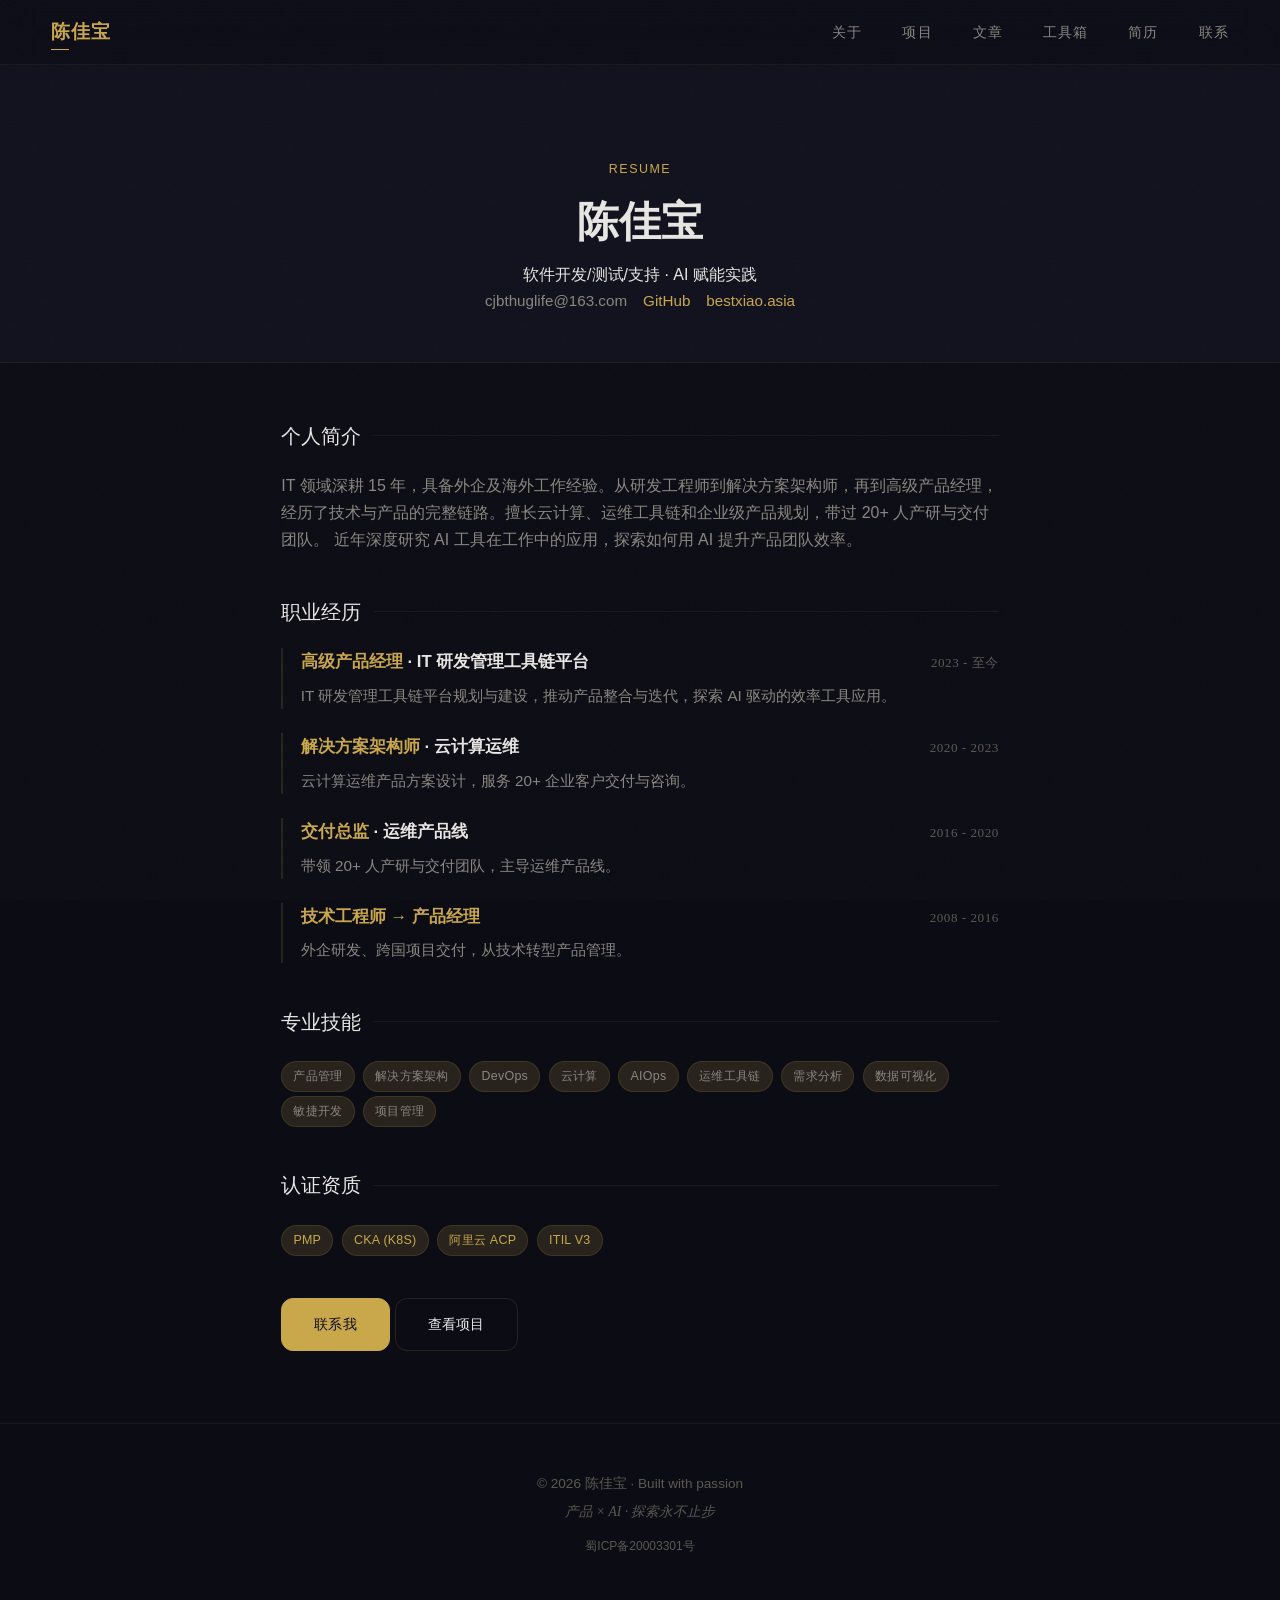
==== commit b6455d0a: "修改内容" ====
--- a/resume.html
+++ b/resume.html
@@ -3,9 +3,9 @@
 <head>
   <meta charset="UTF-8">
   <meta name="viewport" content="width=device-width, initial-scale=1.0">
-  <title>简历 | 肖建军</title>
-  <meta name="description" content="肖建军 - 高级产品经理 / AI 工具研究者。IT 领域 15 年，PMP、CKA、阿里云 ACP、ITIL V3。">
-  <meta property="og:title" content="简历 | 肖建军">
+  <title>简历 | 陈佳宝</title>
+  <meta name="description" content="陈佳宝 - 软件开发/测试 / AI 工具研究者。IT 领域 15 年，PMP、CKA、阿里云 ACP、ITIL V3。">
+  <meta property="og:title" content="简历 | 陈佳宝">
   <meta property="og:type" content="website">
   <meta property="og:url" content="https://bestxiao.asia/resume.html">
   <link rel="icon" href="assets/images/favicon.svg" type="image/svg+xml">
@@ -39,14 +39,14 @@
 
   <nav class="nav" id="nav">
     <div class="nav__inner">
-      <a href="index.html" class="nav__logo">肖建军<em>.</em></a>
+      <a href="index.html" class="nav__logo">陈佳宝</a>
       <ul class="nav__links" id="navLinks">
         <li><a href="index.html#about" class="nav__link">关于</a></li>
         <li><a href="index.html#projects" class="nav__link">项目</a></li>
         <li><a href="index.html#articles" class="nav__link">文章</a></li>
         <li><a href="index.html#toolbox" class="nav__link">工具箱</a></li>
         <li><a href="resume.html" class="nav__link nav__link--active">简历</a></li>
-        <li><a href="games.html" class="nav__link">🎮 游戏集</a></li>
+        <!--<li><a href="games.html" class="nav__link">🎮 游戏集</a></li>-->
         <li><a href="index.html#contact" class="nav__link">联系</a></li>
       </ul>
       <button class="nav__toggle" id="navToggle" aria-label="切换菜单">
@@ -58,11 +58,11 @@
   <header class="page-head">
     <div class="page-head__inner">
       <span class="page-head__label">Resume</span>
-      <h1 class="page-head__title">肖建军</h1>
-      <p>高级产品经理 · AI 工具研究者</p>
+      <h1 class="page-head__title">陈佳宝</h1>
+      <p>软件开发/测试/支持 · AI 赋能实践</p>
       <div class="page-head__contact">
-        <span>xiao@bestxiao.cn</span>
-        <a href="https://github.com/bestxiao0" target="_blank" rel="noopener">GitHub</a>
+        <span>cjbthuglife@163.com</span>
+        <a href="https://github.com/hollowwwww" target="_blank" rel="noopener">GitHub</a>
         <a href="https://bestxiao.asia" target="_blank" rel="noopener">bestxiao.asia</a>
       </div>
     </div>
@@ -148,7 +148,7 @@
 
   <footer class="footer">
     <div class="footer__inner">
-      <p>&copy; 2026 肖建军 · Built with passion</p>
+      <p>&copy; 2026 陈佳宝 · Built with passion</p>
       <p class="footer__tagline">产品 × AI · 探索永不止步</p>
       <div class="footer__beian">
         <a href="https://beian.miit.gov.cn/" target="_blank" rel="noopener">蜀ICP备20003301号</a>
